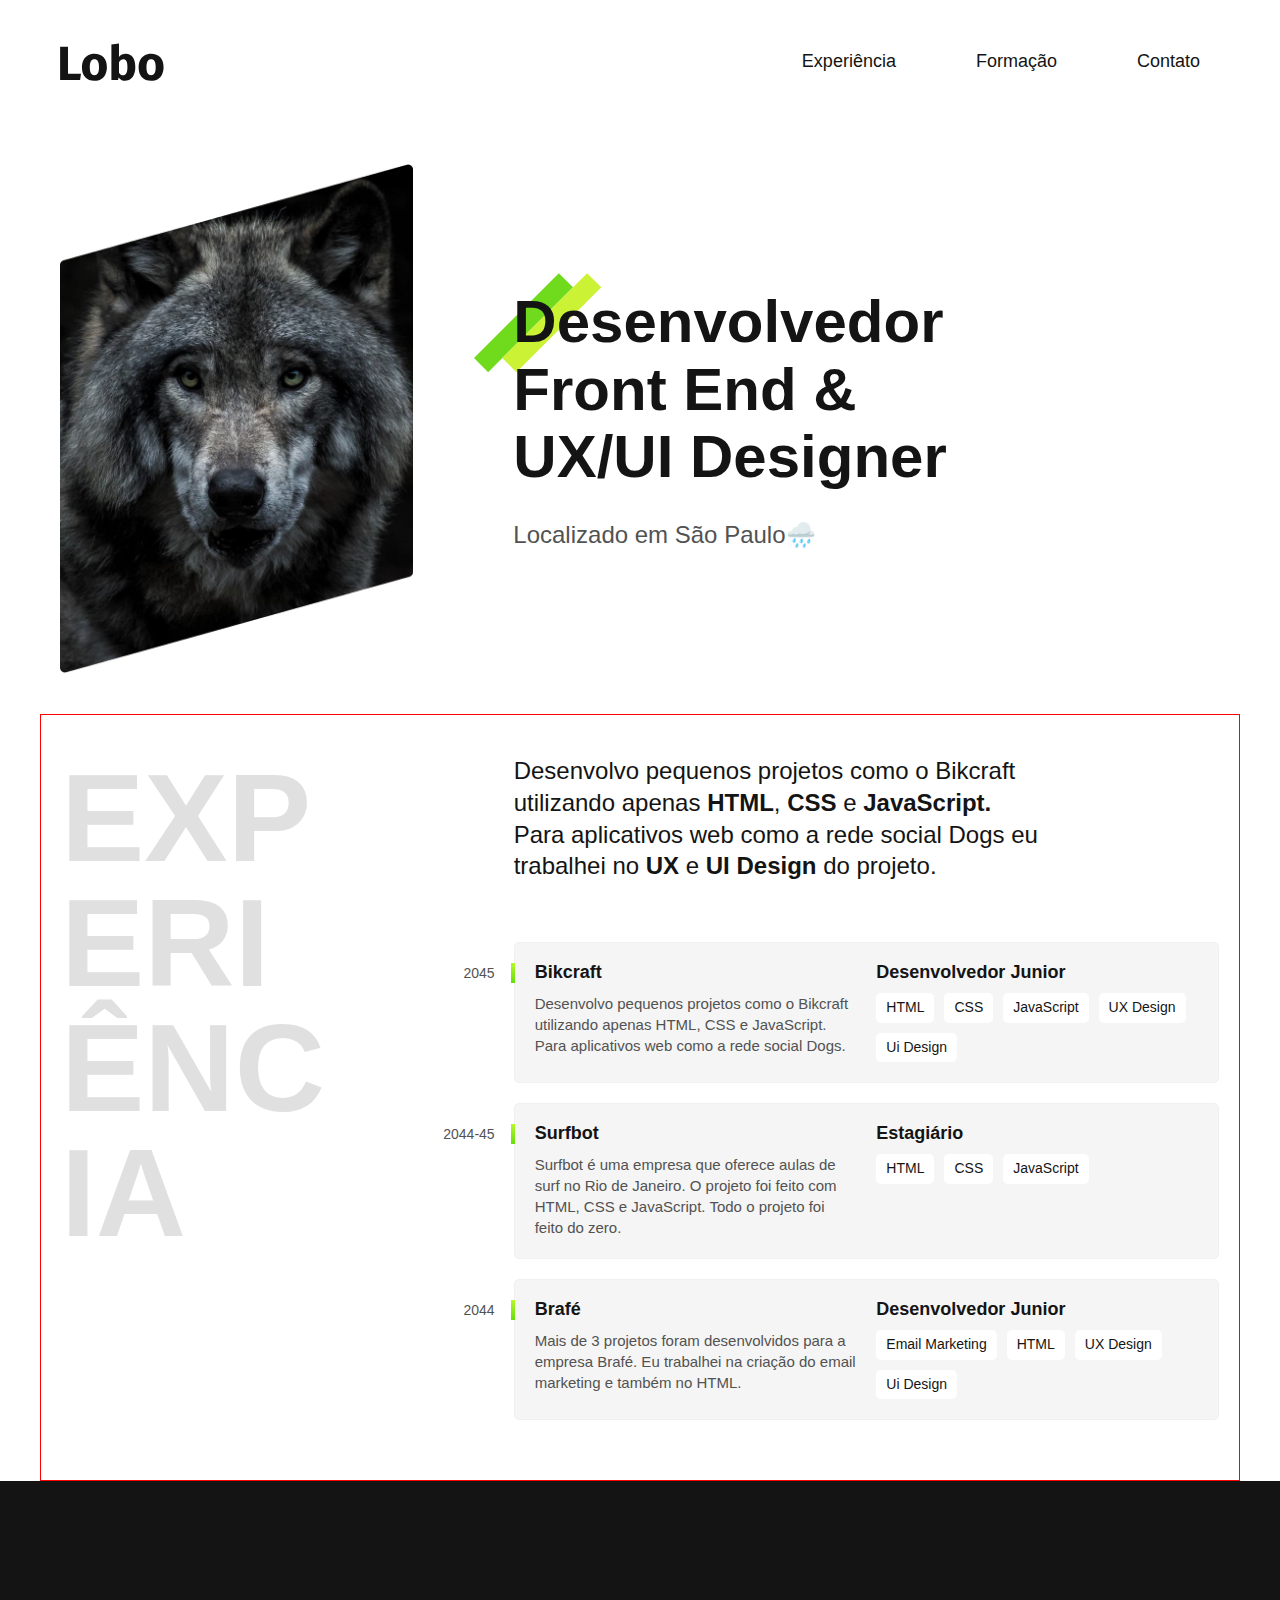
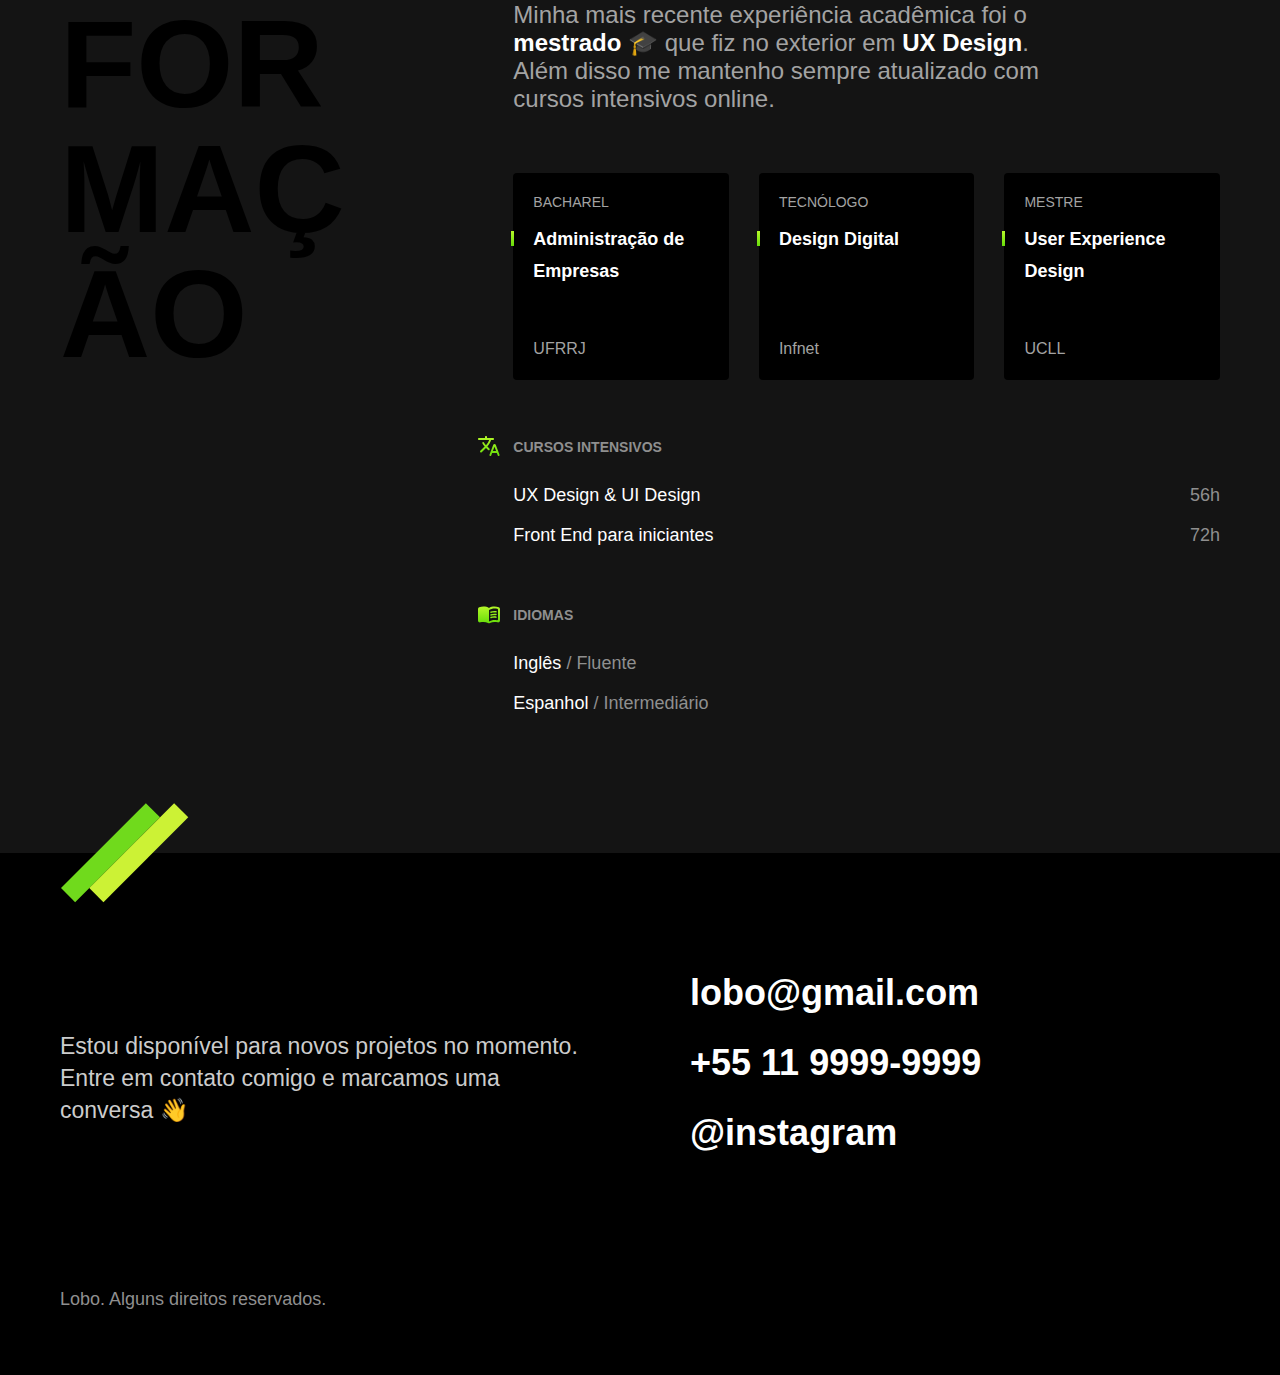
==== index.html @ 317e30e6 "commit inicial" ====
<!DOCTYPE html>
<html lang="pt-br">
  <head>
    <meta charset="UTF-8" />
    <meta name="viewport" content="width=device-width, initial-scale=1.0" />
    <title>Lobo - Desenvolvedor Front End</title>
    <meta name="description" content="Desenvolvedor Front End &  UX/UI Designer Localizado em São Paulo🌧️">
    <link rel="stylesheet" href="css/style.min.css" />
  </head>
  <body>
    <header class="header">
      <img src="img/marca.svg" alt="Lobo" width="104" height="38"/>
      <nav class="header-menu">
        <ul class="menu">
          <li class="item-menu">
            <a href="#experiencia" class="link-menu">Experiência</a>
          </li>
          <li class="item-menu">
            <a href="#formacao" class="link-menu">Formação</a>
          </li>
          <li class="item-menu">
            <a href="#contato" class="link-menu">Contato</a>
          </li>
        </ul>
      </nav>
    </header>

    <main class="introducao">
        <img src="img/perfil.jpg" alt="Imagem de Perfil" width="360" height="520">
        <div>
            <h1>Desenvolvedor <br> Front End &  <br> UX/UI Designer</h1>
            <p>Localizado em São Paulo🌧️</p>
        </div>
    </main>
    
    <section aria-label="Experiencia" class="experiencia" id="experiencia">
        <h2 class="subtitulo">Experiência</h2>

        <div>
            <p class="experiencia-texto">Desenvolvo pequenos projetos como o Bikcraft utilizando apenas <strong>HTML</strong>, <strong>CSS</strong> e <strong>JavaScript.</strong> Para aplicativos web como a rede social Dogs eu trabalhei no <strong>UX</strong> e <strong>UI Design</strong> do projeto.</p>
            <div class="empresa">
                <span class="empresa-ano">2045</span>
                <h3 class="empresa-titulo">Bikcraft</h3>
                <span class="empresa-titulo">Desenvolvedor Junior</span>
                <p class="empresa-texto">Desenvolvo pequenos projetos como o Bikcraft  utilizando apenas HTML, CSS e JavaScript. Para  aplicativos web como a rede social Dogs.</p>
                <ul class="empresa-habilidades">
                    <li>HTML</li>
                    <li>CSS</li>
                    <li>JavaScript</li>
                    <li>UX Design</li>
                    <li>Ui Design</li>
                </ul>
            </div>
            <div class="empresa">
                <span class="empresa-ano">2044-45</span>
                <h3 class="empresa-titulo">Surfbot</h3>
                <span class="empresa-titulo">Estagiário</span>
                <p class="empresa-texto">Surfbot é uma empresa que oferece aulas de surf no  Rio de Janeiro. O projeto foi feito com HTML, CSS e  JavaScript. Todo o projeto foi feito do zero.</p>
                <ul class="empresa-habilidades">
                    <li>HTML</li>
                    <li>CSS</li>
                    <li>JavaScript</li>
                </ul>
            </div>
            <div class="empresa">
                <span class="empresa-ano">2044</span>
                <h3 class="empresa-titulo">Brafé</h3>
                <span class="empresa-titulo">Desenvolvedor Junior</span>
                <p class="empresa-texto">Mais de 3 projetos foram desenvolvidos para a empresa Brafé. Eu trabalhei na criação do email marketing e também no HTML.</p>
                <ul class="empresa-habilidades">
                    <li>Email Marketing</li>
                    <li>HTML</li>
                    <li>UX Design</li>
                    <li>Ui Design</li>
                </ul>
            </div>
        </div>
    </section>
    
    <section aria-label="Formação" id="formacao" class="formacao">
      <div class="formacao-container">
        <h2 class="subtitulo">Formação</h2>
        <div>
          <p class="formacao-texto">
            Minha mais recente experiência acadêmica foi o <strong>mestrado</strong> 🎓 que fiz no exterior em <strong>UX Design</strong>. Além disso me mantenho sempre atualizado com cursos intensivos online.
          </p>
            <ul class="faculdade-lista">
              <li class="faculdade">
                <span class="faculdade-tipo">Bacharel</span>
                <h3 class="faculdade-curso">Administração de Empresas</h3>
                <span class="faculdade-instituicao">UFRRJ</span>
              </li>
              <li class="faculdade">
                <span class="faculdade-tipo">Tecnólogo</span>
                <h3 class="faculdade-curso">Design Digital</h3>
                <span class="faculdade-instituicao">Infnet</span>
              </li>
              <li class="faculdade">
                <span class="faculdade-tipo">Mestre</span>
                <h3 class="faculdade-curso">User Experience Design</h3>
                <span class="faculdade-instituicao">UCLL</span>
              </li>
            </ul>
          
          <div class="formacao-extra">
            <div class="cursos">
              <h3>Cursos Intensivos</h3>
              <ul>
                <li>UX Design & UI Design <span>56h</span></li>
                <li>Front End para iniciantes <span>72h</span></li>
              </ul>
            </div>
            <div class="idiomas">
              <h3>Idiomas</h3>
              <ul>
                <li>Inglês <span>/ Fluente</span></li>
                <li>Espanhol <span>/ Intermediário</span></li>
              </ul>
            </div>
          </div>
        </div>
      </div>
    </section>

    <footer class="footer" id="contato">
      <div class="container-footer">
        <p class="texto-footer">Estou disponível para novos projetos no momento. Entre em contato comigo e marcamos uma conversa 👋</p>
        <ul class="contato-footer">
          <li>lobo@gmail.com</li>
          <li>+55 11 9999-9999</li>
          <li><a href="/">@instagram</a></li>
        </ul>
        <span class="copy-footer">Lobo. Alguns direitos reservados.</span>
      </div>
    </footer>
  </body>
</html>
---- css/style.min.css ----
*{margin:0;padding:0;box-sizing:border-box}html{font-size:62.5%}body{font-family:'Fira Sans',Arial,sans-serif;color:var(--c13)}h1,h2,h3{margin:0;padding:0}ul{list-style:none;margin:0;padding:0}a{text-decoration:none}img{max-width:100%;height:auto;display:block}.subtitulo{font-size:12.5rem;line-height:1;text-transform:uppercase;word-break:break-all;max-width:4ch}@media (max-width:800px){.subtitulo{font-size:4rem;text-transform:capitalize;max-width:initial!important}}:root{--c1:#F5F5F5;--c2:#F0F0F0;--c3:#E0E0E0;--c4:#CCC;--c5:#B8B8B8;--c6:#A3A3A3;--c7:#8F8F8F;--c8:#7A7A7A;--c9:#666;--c10:#525252;--c11:#3D3D3D;--c12:#292929;--c13:#141414}.header{max-width:1200px;display:flex;justify-content:space-between;align-items:center;padding:40px 20px;margin:0 auto}.header-menu>.menu{display:flex;flex-wrap:wrap;gap:40px}.link-menu{color:var(--c13);font-size:1.8rem;line-height:1.3;border-radius:5px;padding:10px 20px;display:block}@media (max-width:600px){.header{flex-direction:column;justify-content:center;align-items:center;gap:20px;padding:20px}.header-menu>.menu{gap:15px;justify-content:center}.link-menu{background-color:var(--c2)}}.introducao{max-width:1200px;margin:0 auto;padding:40px 20px;display:grid;grid-template-columns:1fr 2fr;align-items:center;gap:100px}.introducao>img{width:360px;object-fit:cover}.conteudo-introducao{position:relative}.introducao h1{font-size:6rem;font-weight:700;line-height:1.125;position:relative}.introducao h1::before{content:' ';display:block;width:130px;height:100px;background:url(../img/detalhe.svg) no-repeat center;position:absolute;top:-15px;left:-40px;z-index:-1}.introducao p{font-size:2.4rem;margin-top:30px;color:var(--c10)}@media (max-width:1000px){.introducao h1{font-size:5rem;line-height:40px}.introducao h1::before{height:70px}.introducao p{font-size:2.2rem}}@media (max-width:800px){.introducao{grid-template-columns:1fr 1fr;gap:60px}.introducao h1{font-size:4rem}.introducao p{font-size:2rem}}@media (max-width:600px){.introducao{gap:50px}.introducao h1{font-size:3rem}.introducao h1::before{width:30px;height:30px;top:5px;left:-2px}.introducao p{font-size:2em}}@media (max-width:450px){.introducao{grid-template-columns:1fr;place-items:center}.introducao>img{display:none}}.experiencia{max-width:1200px;display:grid;grid-template-columns:1fr 2fr;padding:40px 20px;gap:100px;margin:0 auto;border:1px solid red}.experiencia .subtitulo{color:var(--c3)}.experiencia-texto{font-size:2.4rem;line-height:1.33;margin-bottom:60px;max-width:40ch}.experiencia-texto strong{color:var(--c13)}.empresa{position:relative;border-radius:5px;border:1px solid var(--c2);background-color:var(--c1);margin-bottom:20px;padding:20px;display:grid;grid-template-columns:1fr 1fr;gap:10px 20px}.empresa::before{content:" ";display:block;width:4px;height:20px;background:linear-gradient(180deg,#b6f829 0,#67dd0a 100%);position:absolute;left:-4px;top:20px}.empresa-ano{position:absolute;width:80px;text-align:right;left:-100px;top:20px;font-size:1.4rem;color:var(--c10);line-height:20px}.empresa-titulo{font-size:1.8rem;font-weight:700;line-height:1.1}.empresa-texto{font-size:1.5rem;line-height:1.4;color:var(--c10)}.empresa-habilidades{display:flex;flex-wrap:wrap;align-content:start;gap:10px}.empresa-habilidades>li{font-size:1.4rem;line-height:1.4;color:var(--c13);padding:5px 10px;border-radius:5px;background-color:#fff}@media (max-width:800px){.experiencia{grid-template-columns:1fr;gap:20px}.empresa-ano{position:static;width:initial;text-align:left;order:1}.experiencia .subtitulo{font-size:4rem;text-transform:none;word-break:keep-all;color:var(--c13)}.experiencia-texto{font-size:2rem}}@media (max-width:450px){.subtitulo{font-size:3rem}.empresa-ano{grid-row:-1}.experiencia-texto{font-size:1.8rem}.empresa{grid-template-columns:1fr}}.formacao{background-color:var(--c13)}.formacao-container{max-width:1200px;display:grid;grid-template-columns:1fr 2fr;padding:120px 20px;margin:0 auto;gap:100px;position:relative}.formacao-container::after{content:' ';display:block;width:130px;height:100px;background:url(../img/detalhe.svg) no-repeat center;position:absolute;left:20px;bottom:-50px}.formacao-container .subtitulo{color:#000;max-width:5ch}.formacao-texto{color:var(--c6);font-size:2.4rem;max-width:40ch;margin-bottom:60px}.formacao-texto strong{color:#fff}.faculdade-lista{display:flex;flex-wrap:wrap;gap:30px}.faculdade{flex:1;background:#000;padding:20px;border-radius:4px;display:flex;flex-direction:column}.faculdade-instituicao,.faculdade-tipo{color:var(--c6)}.faculdade-tipo{font-size:1.4rem;line-height:1.4;text-transform:uppercase;margin-bottom:10px}.faculdade-curso{flex:1;color:#fff;font-size:1.8rem;font-weight:700;line-height:1.8;margin-bottom:50px;position:relative}.faculdade-curso::before{content:" ";display:block;width:3px;height:15px;background:linear-gradient(180deg,#b6f829 0,#67dd0a 100%);position:absolute;left:-22px;top:8px}.faculdade-instituicao{font-size:1.6rem;line-height:1.4}.formacao-extra{margin-top:58px}.formacao-extra h3{color:var(--c7);font-size:1.4rem;font-weight:700;line-height:1.3;text-transform:uppercase;margin-bottom:30px;position:relative}.idiomas h3{margin-top:60px}.formacao-extra h3::before{position:absolute;content:' ';display:block;width:24px;height:24px;top:-4px;left:-36px}.cursos h3::before{background:url(../img/idiomas.svg) no-repeat center}.idiomas h3::before{background:url(../img/cursos.svg) no-repeat center center}.formacao-extra li{font-size:1.8rem;line-height:1.1;margin-bottom:20px;color:#fff}.formacao-extra span{color:#8f8f8f}.cursos li{display:flex;justify-content:space-between}@media (max-width:800px){.formacao-container{grid-template-columns:1fr;padding:60px 20px;gap:40px}.formacao-container .subtitulo{color:#fff}.formacao-texto{font-size:2rem}.formacao-extra h3::before{position:initial;margin-bottom:10px}}@media (max-width:450px){.formacao-container .subtitulo{font-size:3rem}.formacao-texto{font-size:1.8rem}.faculdade-lista{flex-direction:column;gap:20px}}.footer{background-color:#000}.container-footer{max-width:1200px;padding:120px 20px 60px 20px;display:grid;grid-template-columns:1fr 1fr;gap:100px;margin:0 auto;align-items:center}.texto-footer{color:var(--c4);font-size:2.3rem;line-height:32px;max-width:42ch}.container-footer li a,.contato-footer li{color:#fff}.contato-footer li{font-size:3.6rem;font-weight:700;line-height:40px;margin-bottom:30px}.copy-footer{color:var(--c7);font-size:1.8rem;line-height:32px;grid-column:1/-1}@media (max-width:800px){.container-footer{grid-template-columns:1fr;gap:40px}.contato-footer li{font-size:3.2rem}}@media (max-width:450px){.container-footer{gap:20px}.texto-footer{font-size:1.8rem}.contato-footer{gap:10px}.contato-footer li{font-size:2rem}}
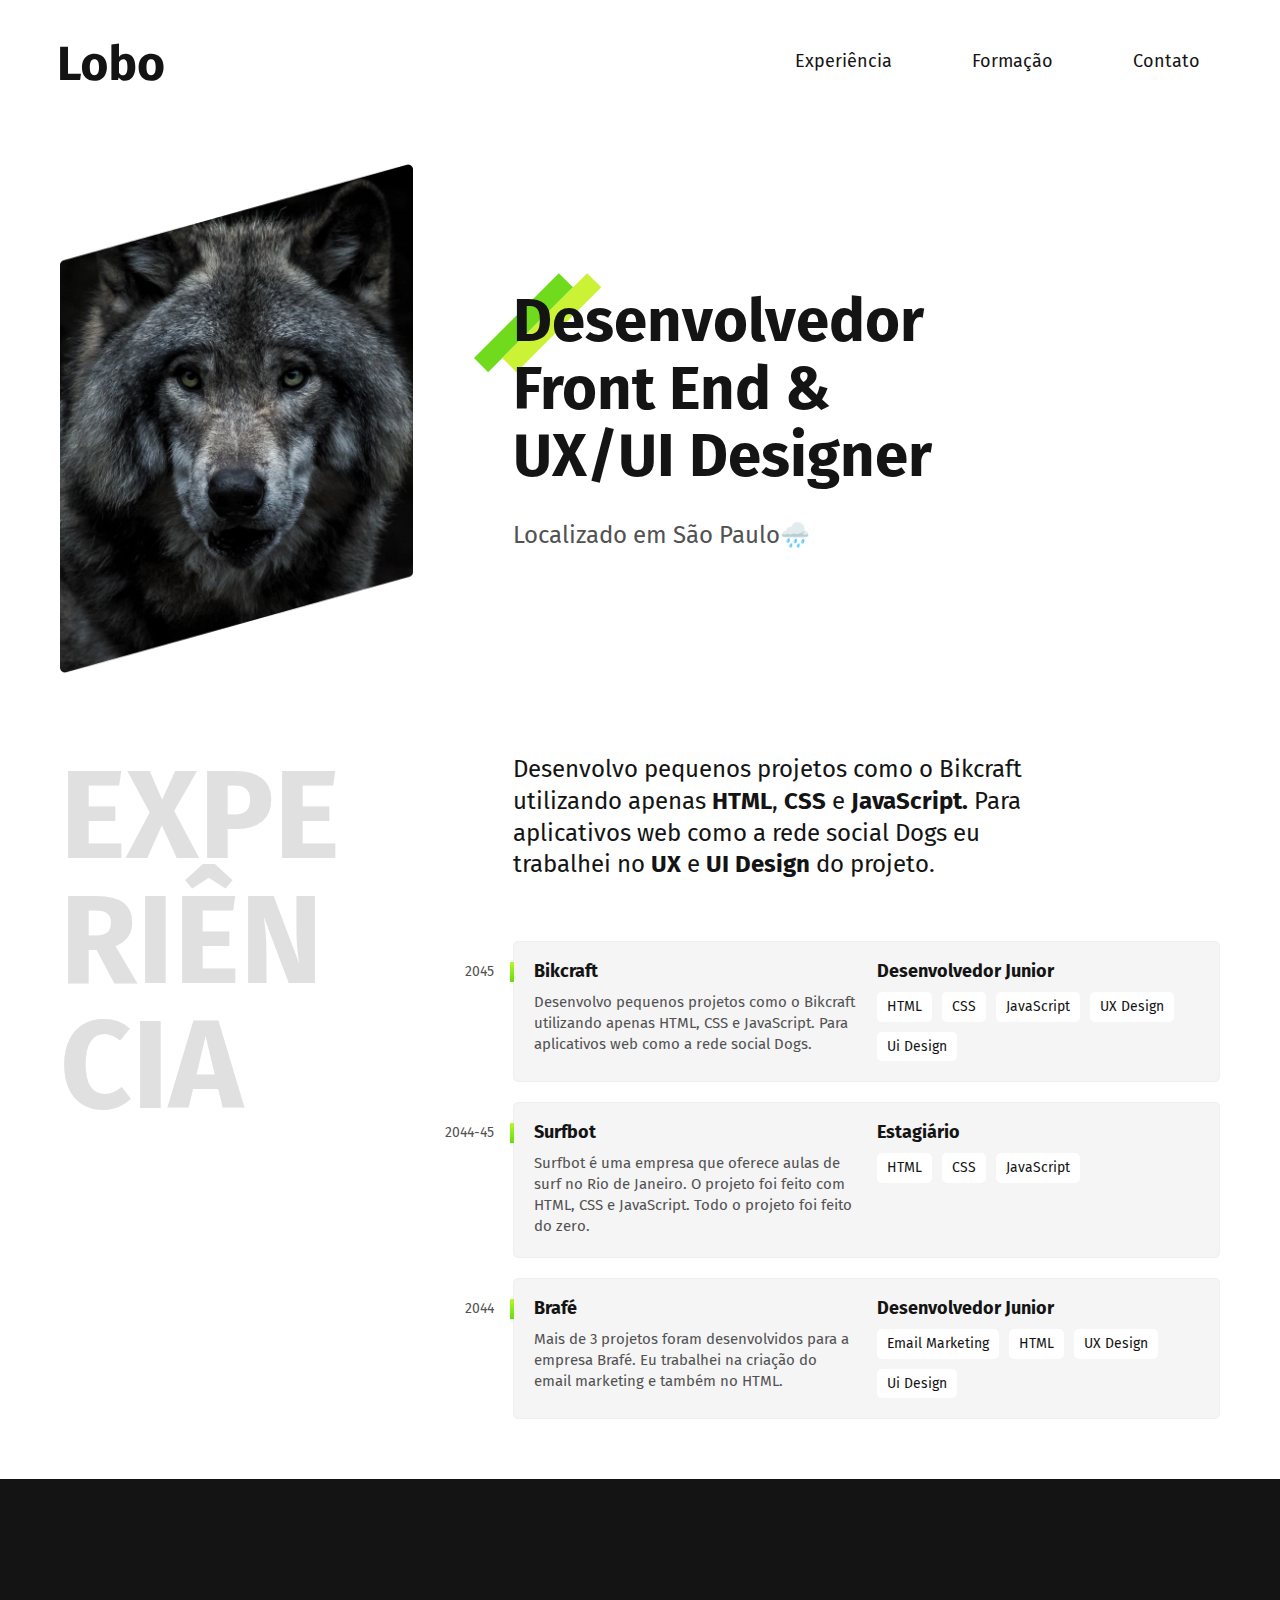
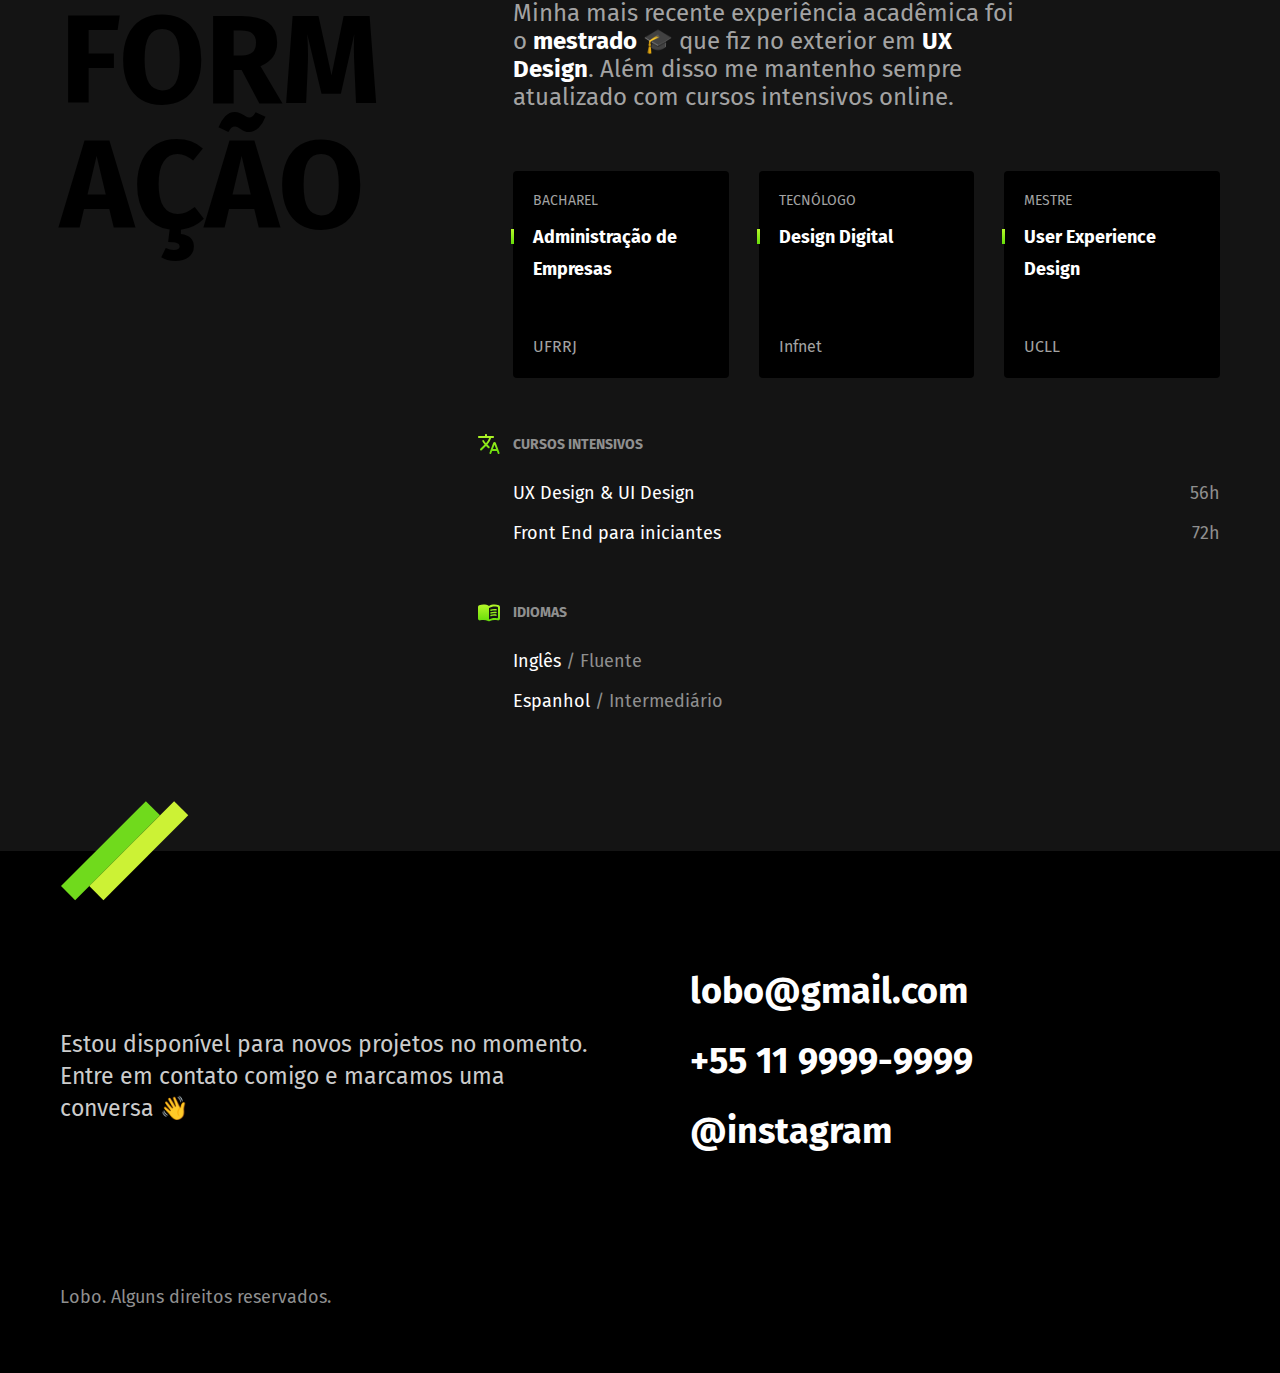
==== commit bad5ee85: "add: fonte no index" ====
--- a/index.html
+++ b/index.html
@@ -1,137 +1,141 @@
-<!DOCTYPE html>
-<html lang="pt-br">
-  <head>
-    <meta charset="UTF-8" />
-    <meta name="viewport" content="width=device-width, initial-scale=1.0" />
-    <title>Lobo - Desenvolvedor Front End</title>
-    <meta name="description" content="Desenvolvedor Front End &  UX/UI Designer Localizado em São Paulo🌧️">
-    <link rel="stylesheet" href="css/style.min.css" />
-  </head>
-  <body>
-    <header class="header">
-      <img src="img/marca.svg" alt="Lobo" width="104" height="38"/>
-      <nav class="header-menu">
-        <ul class="menu">
-          <li class="item-menu">
-            <a href="#experiencia" class="link-menu">Experiência</a>
-          </li>
-          <li class="item-menu">
-            <a href="#formacao" class="link-menu">Formação</a>
-          </li>
-          <li class="item-menu">
-            <a href="#contato" class="link-menu">Contato</a>
-          </li>
-        </ul>
-      </nav>
-    </header>
-
-    <main class="introducao">
-        <img src="img/perfil.jpg" alt="Imagem de Perfil" width="360" height="520">
-        <div>
-            <h1>Desenvolvedor <br> Front End &  <br> UX/UI Designer</h1>
-            <p>Localizado em São Paulo🌧️</p>
-        </div>
-    </main>
-    
-    <section aria-label="Experiencia" class="experiencia" id="experiencia">
-        <h2 class="subtitulo">Experiência</h2>
-
-        <div>
-            <p class="experiencia-texto">Desenvolvo pequenos projetos como o Bikcraft utilizando apenas <strong>HTML</strong>, <strong>CSS</strong> e <strong>JavaScript.</strong> Para aplicativos web como a rede social Dogs eu trabalhei no <strong>UX</strong> e <strong>UI Design</strong> do projeto.</p>
-            <div class="empresa">
-                <span class="empresa-ano">2045</span>
-                <h3 class="empresa-titulo">Bikcraft</h3>
-                <span class="empresa-titulo">Desenvolvedor Junior</span>
-                <p class="empresa-texto">Desenvolvo pequenos projetos como o Bikcraft  utilizando apenas HTML, CSS e JavaScript. Para  aplicativos web como a rede social Dogs.</p>
-                <ul class="empresa-habilidades">
-                    <li>HTML</li>
-                    <li>CSS</li>
-                    <li>JavaScript</li>
-                    <li>UX Design</li>
-                    <li>Ui Design</li>
-                </ul>
-            </div>
-            <div class="empresa">
-                <span class="empresa-ano">2044-45</span>
-                <h3 class="empresa-titulo">Surfbot</h3>
-                <span class="empresa-titulo">Estagiário</span>
-                <p class="empresa-texto">Surfbot é uma empresa que oferece aulas de surf no  Rio de Janeiro. O projeto foi feito com HTML, CSS e  JavaScript. Todo o projeto foi feito do zero.</p>
-                <ul class="empresa-habilidades">
-                    <li>HTML</li>
-                    <li>CSS</li>
-                    <li>JavaScript</li>
-                </ul>
-            </div>
-            <div class="empresa">
-                <span class="empresa-ano">2044</span>
-                <h3 class="empresa-titulo">Brafé</h3>
-                <span class="empresa-titulo">Desenvolvedor Junior</span>
-                <p class="empresa-texto">Mais de 3 projetos foram desenvolvidos para a empresa Brafé. Eu trabalhei na criação do email marketing e também no HTML.</p>
-                <ul class="empresa-habilidades">
-                    <li>Email Marketing</li>
-                    <li>HTML</li>
-                    <li>UX Design</li>
-                    <li>Ui Design</li>
-                </ul>
-            </div>
-        </div>
-    </section>
-    
-    <section aria-label="Formação" id="formacao" class="formacao">
-      <div class="formacao-container">
-        <h2 class="subtitulo">Formação</h2>
-        <div>
-          <p class="formacao-texto">
-            Minha mais recente experiência acadêmica foi o <strong>mestrado</strong> 🎓 que fiz no exterior em <strong>UX Design</strong>. Além disso me mantenho sempre atualizado com cursos intensivos online.
-          </p>
-            <ul class="faculdade-lista">
-              <li class="faculdade">
-                <span class="faculdade-tipo">Bacharel</span>
-                <h3 class="faculdade-curso">Administração de Empresas</h3>
-                <span class="faculdade-instituicao">UFRRJ</span>
-              </li>
-              <li class="faculdade">
-                <span class="faculdade-tipo">Tecnólogo</span>
-                <h3 class="faculdade-curso">Design Digital</h3>
-                <span class="faculdade-instituicao">Infnet</span>
-              </li>
-              <li class="faculdade">
-                <span class="faculdade-tipo">Mestre</span>
-                <h3 class="faculdade-curso">User Experience Design</h3>
-                <span class="faculdade-instituicao">UCLL</span>
-              </li>
-            </ul>
-          
-          <div class="formacao-extra">
-            <div class="cursos">
-              <h3>Cursos Intensivos</h3>
-              <ul>
-                <li>UX Design & UI Design <span>56h</span></li>
-                <li>Front End para iniciantes <span>72h</span></li>
-              </ul>
-            </div>
-            <div class="idiomas">
-              <h3>Idiomas</h3>
-              <ul>
-                <li>Inglês <span>/ Fluente</span></li>
-                <li>Espanhol <span>/ Intermediário</span></li>
-              </ul>
-            </div>
-          </div>
-        </div>
-      </div>
-    </section>
-
-    <footer class="footer" id="contato">
-      <div class="container-footer">
-        <p class="texto-footer">Estou disponível para novos projetos no momento. Entre em contato comigo e marcamos uma conversa 👋</p>
-        <ul class="contato-footer">
-          <li>lobo@gmail.com</li>
-          <li>+55 11 9999-9999</li>
-          <li><a href="/">@instagram</a></li>
-        </ul>
-        <span class="copy-footer">Lobo. Alguns direitos reservados.</span>
-      </div>
-    </footer>
-  </body>
-</html>
+<!DOCTYPE html>
+<html lang="pt-br">
+  <head>
+    <meta charset="UTF-8" />
+    <meta name="viewport" content="width=device-width, initial-scale=1.0" />
+    <title>Lobo - Desenvolvedor Front End</title>
+    <meta name="description" content="Desenvolvedor Front End &  UX/UI Designer Localizado em São Paulo🌧️">
+    <link rel="icon" href="./favicon.svg" type="image/svg-xml">
+    <link rel="stylesheet" href="css/style.min.css"/>
+    <link rel="preconnect" href="https://fonts.googleapis.com">
+    <link rel="preconnect" href="https://fonts.gstatic.com" crossorigin>
+    <link href="https://fonts.googleapis.com/css2?family=Fira+Sans:wght@400;700&display=swap" rel="stylesheet">
+  </head>
+  <body>
+    <header class="header">
+      <img src="img/marca.svg" alt="Lobo" width="104" height="38"/>
+      <nav class="header-menu">
+        <ul class="menu">
+          <li class="item-menu">
+            <a href="#experiencia" class="link-menu">Experiência</a>
+          </li>
+          <li class="item-menu">
+            <a href="#formacao" class="link-menu">Formação</a>
+          </li>
+          <li class="item-menu">
+            <a href="#contato" class="link-menu">Contato</a>
+          </li>
+        </ul>
+      </nav>
+    </header>
+
+    <main class="introducao">
+        <img src="img/perfil.jpg" alt="Imagem de Perfil" width="360" height="520">
+        <div>
+            <h1>Desenvolvedor <br> Front End &  <br> UX/UI Designer</h1>
+            <p>Localizado em São Paulo🌧️</p>
+        </div>
+    </main>
+    
+    <section aria-label="Experiencia" class="experiencia" id="experiencia">
+        <h2 class="subtitulo">Experiência</h2>
+
+        <div>
+            <p class="experiencia-texto">Desenvolvo pequenos projetos como o Bikcraft utilizando apenas <strong>HTML</strong>, <strong>CSS</strong> e <strong>JavaScript.</strong> Para aplicativos web como a rede social Dogs eu trabalhei no <strong>UX</strong> e <strong>UI Design</strong> do projeto.</p>
+            <div class="empresa">
+                <span class="empresa-ano">2045</span>
+                <h3 class="empresa-titulo">Bikcraft</h3>
+                <span class="empresa-titulo">Desenvolvedor Junior</span>
+                <p class="empresa-texto">Desenvolvo pequenos projetos como o Bikcraft  utilizando apenas HTML, CSS e JavaScript. Para  aplicativos web como a rede social Dogs.</p>
+                <ul class="empresa-habilidades">
+                    <li>HTML</li>
+                    <li>CSS</li>
+                    <li>JavaScript</li>
+                    <li>UX Design</li>
+                    <li>Ui Design</li>
+                </ul>
+            </div>
+            <div class="empresa">
+                <span class="empresa-ano">2044-45</span>
+                <h3 class="empresa-titulo">Surfbot</h3>
+                <span class="empresa-titulo">Estagiário</span>
+                <p class="empresa-texto">Surfbot é uma empresa que oferece aulas de surf no  Rio de Janeiro. O projeto foi feito com HTML, CSS e  JavaScript. Todo o projeto foi feito do zero.</p>
+                <ul class="empresa-habilidades">
+                    <li>HTML</li>
+                    <li>CSS</li>
+                    <li>JavaScript</li>
+                </ul>
+            </div>
+            <div class="empresa">
+                <span class="empresa-ano">2044</span>
+                <h3 class="empresa-titulo">Brafé</h3>
+                <span class="empresa-titulo">Desenvolvedor Junior</span>
+                <p class="empresa-texto">Mais de 3 projetos foram desenvolvidos para a empresa Brafé. Eu trabalhei na criação do email marketing e também no HTML.</p>
+                <ul class="empresa-habilidades">
+                    <li>Email Marketing</li>
+                    <li>HTML</li>
+                    <li>UX Design</li>
+                    <li>Ui Design</li>
+                </ul>
+            </div>
+        </div>
+    </section>
+    
+    <section aria-label="Formação" id="formacao" class="formacao">
+      <div class="formacao-container">
+        <h2 class="subtitulo">Formação</h2>
+        <div>
+          <p class="formacao-texto">
+            Minha mais recente experiência acadêmica foi o <strong>mestrado</strong> 🎓 que fiz no exterior em <strong>UX Design</strong>. Além disso me mantenho sempre atualizado com cursos intensivos online.
+          </p>
+            <ul class="faculdade-lista">
+              <li class="faculdade">
+                <span class="faculdade-tipo">Bacharel</span>
+                <h3 class="faculdade-curso">Administração de Empresas</h3>
+                <span class="faculdade-instituicao">UFRRJ</span>
+              </li>
+              <li class="faculdade">
+                <span class="faculdade-tipo">Tecnólogo</span>
+                <h3 class="faculdade-curso">Design Digital</h3>
+                <span class="faculdade-instituicao">Infnet</span>
+              </li>
+              <li class="faculdade">
+                <span class="faculdade-tipo">Mestre</span>
+                <h3 class="faculdade-curso">User Experience Design</h3>
+                <span class="faculdade-instituicao">UCLL</span>
+              </li>
+            </ul>
+          
+          <div class="formacao-extra">
+            <div class="cursos">
+              <h3>Cursos Intensivos</h3>
+              <ul>
+                <li>UX Design & UI Design <span>56h</span></li>
+                <li>Front End para iniciantes <span>72h</span></li>
+              </ul>
+            </div>
+            <div class="idiomas">
+              <h3>Idiomas</h3>
+              <ul>
+                <li>Inglês <span>/ Fluente</span></li>
+                <li>Espanhol <span>/ Intermediário</span></li>
+              </ul>
+            </div>
+          </div>
+        </div>
+      </div>
+    </section>
+
+    <footer class="footer" id="contato">
+      <div class="container-footer">
+        <p class="texto-footer">Estou disponível para novos projetos no momento. Entre em contato comigo e marcamos uma conversa 👋</p>
+        <ul class="contato-footer">
+          <li>lobo@gmail.com</li>
+          <li>+55 11 9999-9999</li>
+          <li><a href="/">@instagram</a></li>
+        </ul>
+        <span class="copy-footer">Lobo. Alguns direitos reservados.</span>
+      </div>
+    </footer>
+  </body>
+</html>
--- a/css/style.min.css
+++ b/css/style.min.css
@@ -1 +1 @@
-*{margin:0;padding:0;box-sizing:border-box}html{font-size:62.5%}body{font-family:'Fira Sans',Arial,sans-serif;color:var(--c13)}h1,h2,h3{margin:0;padding:0}ul{list-style:none;margin:0;padding:0}a{text-decoration:none}img{max-width:100%;height:auto;display:block}.subtitulo{font-size:12.5rem;line-height:1;text-transform:uppercase;word-break:break-all;max-width:4ch}@media (max-width:800px){.subtitulo{font-size:4rem;text-transform:capitalize;max-width:initial!important}}:root{--c1:#F5F5F5;--c2:#F0F0F0;--c3:#E0E0E0;--c4:#CCC;--c5:#B8B8B8;--c6:#A3A3A3;--c7:#8F8F8F;--c8:#7A7A7A;--c9:#666;--c10:#525252;--c11:#3D3D3D;--c12:#292929;--c13:#141414}.header{max-width:1200px;display:flex;justify-content:space-between;align-items:center;padding:40px 20px;margin:0 auto}.header-menu>.menu{display:flex;flex-wrap:wrap;gap:40px}.link-menu{color:var(--c13);font-size:1.8rem;line-height:1.3;border-radius:5px;padding:10px 20px;display:block}@media (max-width:600px){.header{flex-direction:column;justify-content:center;align-items:center;gap:20px;padding:20px}.header-menu>.menu{gap:15px;justify-content:center}.link-menu{background-color:var(--c2)}}.introducao{max-width:1200px;margin:0 auto;padding:40px 20px;display:grid;grid-template-columns:1fr 2fr;align-items:center;gap:100px}.introducao>img{width:360px;object-fit:cover}.conteudo-introducao{position:relative}.introducao h1{font-size:6rem;font-weight:700;line-height:1.125;position:relative}.introducao h1::before{content:' ';display:block;width:130px;height:100px;background:url(../img/detalhe.svg) no-repeat center;position:absolute;top:-15px;left:-40px;z-index:-1}.introducao p{font-size:2.4rem;margin-top:30px;color:var(--c10)}@media (max-width:1000px){.introducao h1{font-size:5rem;line-height:40px}.introducao h1::before{height:70px}.introducao p{font-size:2.2rem}}@media (max-width:800px){.introducao{grid-template-columns:1fr 1fr;gap:60px}.introducao h1{font-size:4rem}.introducao p{font-size:2rem}}@media (max-width:600px){.introducao{gap:50px}.introducao h1{font-size:3rem}.introducao h1::before{width:30px;height:30px;top:5px;left:-2px}.introducao p{font-size:2em}}@media (max-width:450px){.introducao{grid-template-columns:1fr;place-items:center}.introducao>img{display:none}}.experiencia{max-width:1200px;display:grid;grid-template-columns:1fr 2fr;padding:40px 20px;gap:100px;margin:0 auto;border:1px solid red}.experiencia .subtitulo{color:var(--c3)}.experiencia-texto{font-size:2.4rem;line-height:1.33;margin-bottom:60px;max-width:40ch}.experiencia-texto strong{color:var(--c13)}.empresa{position:relative;border-radius:5px;border:1px solid var(--c2);background-color:var(--c1);margin-bottom:20px;padding:20px;display:grid;grid-template-columns:1fr 1fr;gap:10px 20px}.empresa::before{content:" ";display:block;width:4px;height:20px;background:linear-gradient(180deg,#b6f829 0,#67dd0a 100%);position:absolute;left:-4px;top:20px}.empresa-ano{position:absolute;width:80px;text-align:right;left:-100px;top:20px;font-size:1.4rem;color:var(--c10);line-height:20px}.empresa-titulo{font-size:1.8rem;font-weight:700;line-height:1.1}.empresa-texto{font-size:1.5rem;line-height:1.4;color:var(--c10)}.empresa-habilidades{display:flex;flex-wrap:wrap;align-content:start;gap:10px}.empresa-habilidades>li{font-size:1.4rem;line-height:1.4;color:var(--c13);padding:5px 10px;border-radius:5px;background-color:#fff}@media (max-width:800px){.experiencia{grid-template-columns:1fr;gap:20px}.empresa-ano{position:static;width:initial;text-align:left;order:1}.experiencia .subtitulo{font-size:4rem;text-transform:none;word-break:keep-all;color:var(--c13)}.experiencia-texto{font-size:2rem}}@media (max-width:450px){.subtitulo{font-size:3rem}.empresa-ano{grid-row:-1}.experiencia-texto{font-size:1.8rem}.empresa{grid-template-columns:1fr}}.formacao{background-color:var(--c13)}.formacao-container{max-width:1200px;display:grid;grid-template-columns:1fr 2fr;padding:120px 20px;margin:0 auto;gap:100px;position:relative}.formacao-container::after{content:' ';display:block;width:130px;height:100px;background:url(../img/detalhe.svg) no-repeat center;position:absolute;left:20px;bottom:-50px}.formacao-container .subtitulo{color:#000;max-width:5ch}.formacao-texto{color:var(--c6);font-size:2.4rem;max-width:40ch;margin-bottom:60px}.formacao-texto strong{color:#fff}.faculdade-lista{display:flex;flex-wrap:wrap;gap:30px}.faculdade{flex:1;background:#000;padding:20px;border-radius:4px;display:flex;flex-direction:column}.faculdade-instituicao,.faculdade-tipo{color:var(--c6)}.faculdade-tipo{font-size:1.4rem;line-height:1.4;text-transform:uppercase;margin-bottom:10px}.faculdade-curso{flex:1;color:#fff;font-size:1.8rem;font-weight:700;line-height:1.8;margin-bottom:50px;position:relative}.faculdade-curso::before{content:" ";display:block;width:3px;height:15px;background:linear-gradient(180deg,#b6f829 0,#67dd0a 100%);position:absolute;left:-22px;top:8px}.faculdade-instituicao{font-size:1.6rem;line-height:1.4}.formacao-extra{margin-top:58px}.formacao-extra h3{color:var(--c7);font-size:1.4rem;font-weight:700;line-height:1.3;text-transform:uppercase;margin-bottom:30px;position:relative}.idiomas h3{margin-top:60px}.formacao-extra h3::before{position:absolute;content:' ';display:block;width:24px;height:24px;top:-4px;left:-36px}.cursos h3::before{background:url(../img/idiomas.svg) no-repeat center}.idiomas h3::before{background:url(../img/cursos.svg) no-repeat center center}.formacao-extra li{font-size:1.8rem;line-height:1.1;margin-bottom:20px;color:#fff}.formacao-extra span{color:#8f8f8f}.cursos li{display:flex;justify-content:space-between}@media (max-width:800px){.formacao-container{grid-template-columns:1fr;padding:60px 20px;gap:40px}.formacao-container .subtitulo{color:#fff}.formacao-texto{font-size:2rem}.formacao-extra h3::before{position:initial;margin-bottom:10px}}@media (max-width:450px){.formacao-container .subtitulo{font-size:3rem}.formacao-texto{font-size:1.8rem}.faculdade-lista{flex-direction:column;gap:20px}}.footer{background-color:#000}.container-footer{max-width:1200px;padding:120px 20px 60px 20px;display:grid;grid-template-columns:1fr 1fr;gap:100px;margin:0 auto;align-items:center}.texto-footer{color:var(--c4);font-size:2.3rem;line-height:32px;max-width:42ch}.container-footer li a,.contato-footer li{color:#fff}.contato-footer li{font-size:3.6rem;font-weight:700;line-height:40px;margin-bottom:30px}.copy-footer{color:var(--c7);font-size:1.8rem;line-height:32px;grid-column:1/-1}@media (max-width:800px){.container-footer{grid-template-columns:1fr;gap:40px}.contato-footer li{font-size:3.2rem}}@media (max-width:450px){.container-footer{gap:20px}.texto-footer{font-size:1.8rem}.contato-footer{gap:10px}.contato-footer li{font-size:2rem}}+*{margin:0;padding:0;box-sizing:border-box}html{font-size:62.5%}body{font-family:'Fira Sans',Arial,sans-serif;color:var(--c13)}h1,h2,h3{margin:0;padding:0}ul{list-style:none;margin:0;padding:0}a{text-decoration:none}img{max-width:100%;height:auto;display:block}.subtitulo{font-size:12.5rem;line-height:1;text-transform:uppercase;word-break:break-all;max-width:4ch}@media (max-width:800px){.subtitulo{font-size:4rem;text-transform:capitalize;max-width:initial!important}}:root{--c1:#F5F5F5;--c2:#F0F0F0;--c3:#E0E0E0;--c4:#CCC;--c5:#B8B8B8;--c6:#A3A3A3;--c7:#8F8F8F;--c8:#7A7A7A;--c9:#666;--c10:#525252;--c11:#3D3D3D;--c12:#292929;--c13:#141414}.header{max-width:1200px;display:flex;justify-content:space-between;align-items:center;padding:40px 20px;margin:0 auto}.header-menu>.menu{display:flex;flex-wrap:wrap;gap:40px}.link-menu{color:var(--c13);font-size:1.8rem;line-height:1.3;border-radius:5px;padding:10px 20px;display:block}@media (max-width:600px){.header{flex-direction:column;justify-content:center;align-items:center;gap:20px;padding:20px}.header-menu>.menu{gap:15px;justify-content:center}.link-menu{background-color:var(--c2)}}.introducao{max-width:1200px;margin:0 auto;padding:40px 20px;display:grid;grid-template-columns:1fr 2fr;align-items:center;gap:100px}.introducao>img{width:360px;object-fit:cover}.conteudo-introducao{position:relative}.introducao h1{font-size:6rem;font-weight:700;line-height:1.125;position:relative}.introducao h1::before{content:' ';display:block;width:130px;height:100px;background:url(../img/detalhe.svg) no-repeat center;position:absolute;top:-15px;left:-40px;z-index:-1}.introducao p{font-size:2.4rem;margin-top:30px;color:var(--c10)}@media (max-width:1000px){.introducao h1{font-size:5rem;line-height:40px}.introducao h1::before{height:70px}.introducao p{font-size:2.2rem}}@media (max-width:800px){.introducao{grid-template-columns:1fr 1fr;gap:60px}.introducao h1{font-size:4rem}.introducao p{font-size:2rem}}@media (max-width:600px){.introducao{gap:50px}.introducao h1{font-size:3rem}.introducao h1::before{width:30px;height:30px;top:5px;left:-2px}.introducao p{font-size:2em}}@media (max-width:450px){.introducao{grid-template-columns:1fr;place-items:center}.introducao>img{display:none}}.experiencia{max-width:1200px;display:grid;grid-template-columns:1fr 2fr;padding:40px 20px;gap:100px;margin:0 auto}.experiencia .subtitulo{color:var(--c3)}.experiencia-texto{font-size:2.4rem;line-height:1.33;margin-bottom:60px;max-width:40ch}.experiencia-texto strong{color:var(--c13)}.empresa{position:relative;border-radius:5px;border:1px solid var(--c2);background-color:var(--c1);margin-bottom:20px;padding:20px;display:grid;grid-template-columns:1fr 1fr;gap:10px 20px}.empresa::before{content:" ";display:block;width:4px;height:20px;background:linear-gradient(180deg,#b6f829 0,#67dd0a 100%);position:absolute;left:-4px;top:20px}.empresa-ano{position:absolute;width:80px;text-align:right;left:-100px;top:20px;font-size:1.4rem;color:var(--c10);line-height:20px}.empresa-titulo{font-size:1.8rem;font-weight:700;line-height:1.1}.empresa-texto{font-size:1.5rem;line-height:1.4;color:var(--c10)}.empresa-habilidades{display:flex;flex-wrap:wrap;align-content:start;gap:10px}.empresa-habilidades>li{font-size:1.4rem;line-height:1.4;color:var(--c13);padding:5px 10px;border-radius:5px;background-color:#fff}@media (max-width:800px){.experiencia{grid-template-columns:1fr;gap:20px}.empresa-ano{position:static;width:initial;text-align:left;order:1}.experiencia .subtitulo{font-size:4rem;text-transform:none;word-break:keep-all;color:var(--c13)}.experiencia-texto{font-size:2rem}}@media (max-width:450px){.subtitulo{font-size:3rem}.empresa-ano{grid-row:-1}.experiencia-texto{font-size:1.8rem}.empresa{grid-template-columns:1fr}}.formacao{background-color:var(--c13)}.formacao-container{max-width:1200px;display:grid;grid-template-columns:1fr 2fr;padding:120px 20px;margin:0 auto;gap:100px;position:relative}.formacao-container::after{content:' ';display:block;width:130px;height:100px;background:url(../img/detalhe.svg) no-repeat center;position:absolute;left:20px;bottom:-50px}.formacao-container .subtitulo{color:#000;max-width:5ch}.formacao-texto{color:var(--c6);font-size:2.4rem;max-width:40ch;margin-bottom:60px}.formacao-texto strong{color:#fff}.faculdade-lista{display:flex;flex-wrap:wrap;gap:30px}.faculdade{flex:1;background:#000;padding:20px;border-radius:4px;display:flex;flex-direction:column}.faculdade-instituicao,.faculdade-tipo{color:var(--c6)}.faculdade-tipo{font-size:1.4rem;line-height:1.4;text-transform:uppercase;margin-bottom:10px}.faculdade-curso{flex:1;color:#fff;font-size:1.8rem;font-weight:700;line-height:1.8;margin-bottom:50px;position:relative}.faculdade-curso::before{content:" ";display:block;width:3px;height:15px;background:linear-gradient(180deg,#b6f829 0,#67dd0a 100%);position:absolute;left:-22px;top:8px}.faculdade-instituicao{font-size:1.6rem;line-height:1.4}.formacao-extra{margin-top:58px}.formacao-extra h3{color:var(--c7);font-size:1.4rem;font-weight:700;line-height:1.3;text-transform:uppercase;margin-bottom:30px;position:relative}.idiomas h3{margin-top:60px}.formacao-extra h3::before{position:absolute;content:' ';display:block;width:24px;height:24px;top:-4px;left:-36px}.cursos h3::before{background:url(../img/idiomas.svg) no-repeat center}.idiomas h3::before{background:url(../img/cursos.svg) no-repeat center center}.formacao-extra li{font-size:1.8rem;line-height:1.1;margin-bottom:20px;color:#fff}.formacao-extra span{color:#8f8f8f}.cursos li{display:flex;justify-content:space-between}@media (max-width:800px){.formacao-container{grid-template-columns:1fr;padding:60px 20px;gap:40px}.formacao-container .subtitulo{color:#fff}.formacao-texto{font-size:2rem}.formacao-extra h3::before{position:initial;margin-bottom:10px}}@media (max-width:450px){.formacao-container .subtitulo{font-size:3rem}.formacao-texto{font-size:1.8rem}.faculdade-lista{flex-direction:column;gap:20px}}.footer{background-color:#000}.container-footer{max-width:1200px;padding:120px 20px 60px 20px;display:grid;grid-template-columns:1fr 1fr;gap:100px;margin:0 auto;align-items:center}.texto-footer{color:var(--c4);font-size:2.3rem;line-height:32px;max-width:42ch}.container-footer li a,.contato-footer li{color:#fff}.contato-footer li{font-size:3.6rem;font-weight:700;line-height:40px;margin-bottom:30px}.copy-footer{color:var(--c7);font-size:1.8rem;line-height:32px;grid-column:1/-1}@media (max-width:800px){.container-footer{grid-template-columns:1fr;gap:40px}.contato-footer li{font-size:3.2rem}}@media (max-width:450px){.container-footer{gap:20px}.texto-footer{font-size:1.8rem}.contato-footer{gap:10px}.contato-footer li{font-size:2rem}}